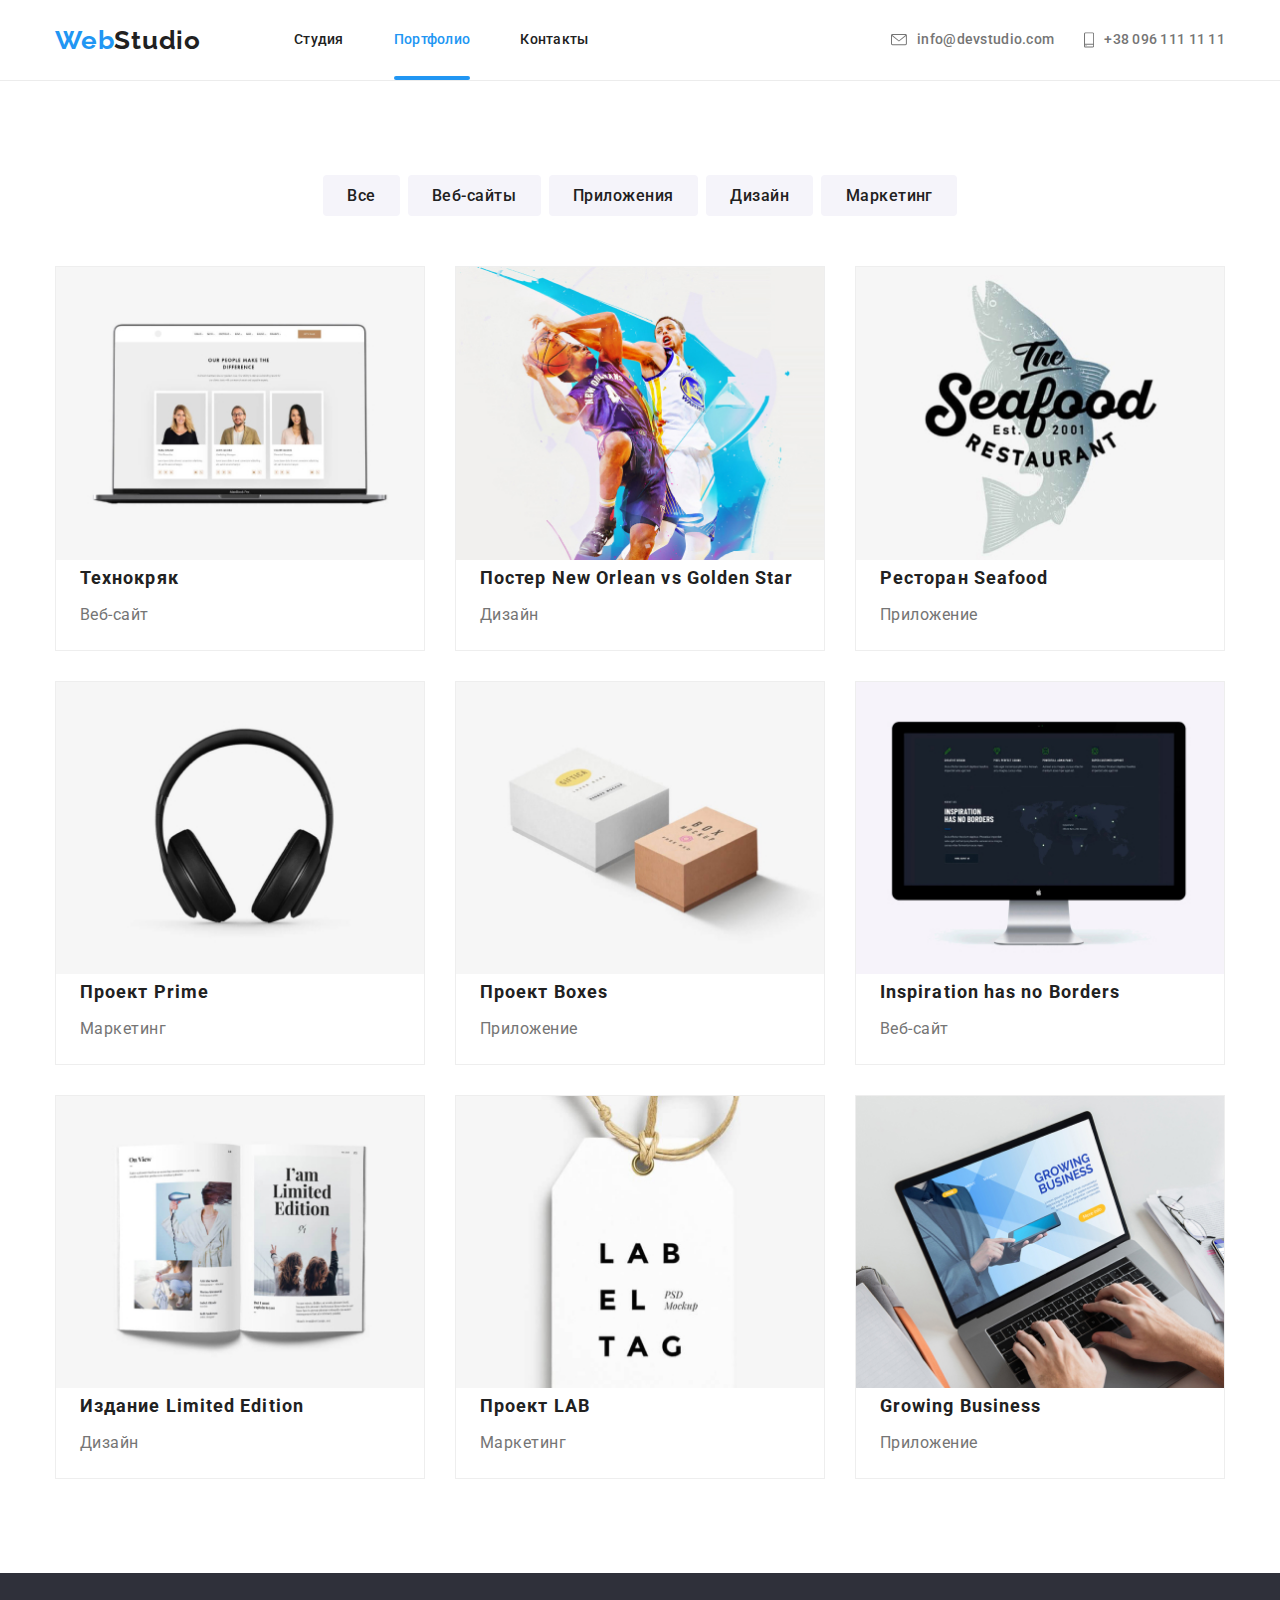
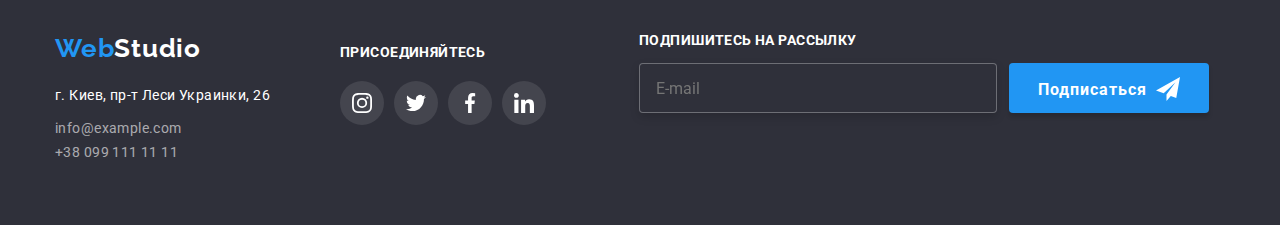
==== portfolio.html @ d976309e "Додає стартові файли" ====
<!DOCTYPE html>
<html lang="ru">
<head>
    <meta charset="UTF-8">
    <meta name="viewport" content="width=device-width, initial-scale=1.0">
    <title>Portfolio</title>
    <link href="https://fonts.googleapis.com/css2?family=Raleway:wght@700&family=Roboto:wght@400;500;700;900&display=swap"
        rel="stylesheet">
    <link rel="stylesheet" href="https://cdnjs.cloudflare.com/ajax/libs/modern-normalize/1.0.0/modern-normalize.min.css">
    <link rel="stylesheet" href="./css/styles.css">
</head>
<body>
    <header class="header">
        <div class="container main-top">
            <nav class="nav">
                <a class="logo" href="./index.html">Web<span class="logo-top">Studio</span></a>
                <ul class="site-nav list">
                    <li class="item"><a class="navigation" href="./index.html">Студия</a></li>
                    <li class="item"><a class="navigation current" href="./portfolio.html">Портфолио</a></li>
                    <li class="item"><a class="navigation"  href="#contacts">Контакты</a></li>
                </ul>
            </nav>
            <ul class="schedule-contacts list">
                <li>
                    <a class="contacts" href="mailto:info@example.com">
                        <svg class="contacts-icon" width="16" height="12">
                            <use href="./images/sprite.svg#envelope"></use>
                        </svg>info@devstudio.com</a></li>
                <li>
                    <a class="contacts" href="tel:+380991111111">
                        <svg class="contacts-icon" width="10" height="16">
                            <use href="./images/sprite.svg#smartphone"></use>
                        </svg>+38 096 111 11 11</a></li>
            </ul>
        </div>
    </header>
    <main>
        <h1 hidden>Портфолио</h1>
        <div class="container">
            <ul class="list filters">
                <li class="filters-item"><button class="button" type="button">Все</button></li>
                <li class="filters-item"><button class="button" type="button">Веб-сайты</button></li>
                <li class="filters-item"><button class="button" type="button">Приложения</button></li>
                <li class="filters-item"><button class="button" type="button">Дизайн</button></li>
                <li class="filters-item"><button class="button" type="button">Маркетинг</button></li>
            </ul>
        </div>
        <section class="projects-section">
            <div class="container">
                <h2 hidden>Виды наших работ</h2>
                    <ul class="projects-schedule list">
                        <a class="projects-link" href="">
                            <li class="projects-item">
                                
                                    <div class="projects-thumb"><img src="./images/portfolio/img1.jpg" width="370" height="294" alt="Ноутбук" />
                                        <p class="subitem">
                                            Технокряк это современная площадка распространения коронавируса. Компании используют эту
                                            платформу для цифрового
                                            шпионажа и атак на защищённые сервера конкурентов.</p>
                                    </div>
                                    <h3 class="projects-title">Технокряк</h3>
                                    <p class="projects">Веб-сайт</p>
                            </li>
                        </a>
                        <a class="projects-link" href="">
                            <li class="projects-item">
                                    <div class="projects-thumb"><img src="./images/portfolio/img2.jpg" width="370" height="294" alt="Баскетболисты" />
                                        <p class="subitem">
                                            Технокряк это современная площадка распространения коронавируса. Компании используют эту
                                            платформу для цифрового
                                            шпионажа и атак на защищённые сервера конкурентов.</p>
                                    </div>
                                    <h3 class="projects-title">Постер New Orlean vs Golden Star</h3>
                                    <p class="projects">Дизайн</p>
                                </li>
                        </a>
                        <a class="projects-link" href="">
                            <li class="projects-item">
                                    <div class="projects-thumb"><img src="./images/portfolio/img3.jpg" width="370" height="294" alt="Логотип рыбы" />
                                        <p class="subitem">
                                            Технокряк это современная площадка распространения коронавируса. Компании используют эту
                                            платформу для цифрового
                                            шпионажа и атак на защищённые сервера конкурентов.</p>
                                    </div>
                                    <h3 class="projects-title">Ресторан Seafood</h3>
                                    <p class="projects">Приложение</p>
                            </li>
                        </a>
                        <a class="projects-link" href="">
                            <li class="projects-item">
                                    <div class="projects-thumb"><img src="./images/portfolio/img4.jpg" width="370" height="294" alt="Наушники" />
                                    <p class="subitem">
                                            Технокряк это современная площадка распространения коронавируса. Компании используют эту
                                            платформу для цифрового
                                            шпионажа и атак на защищённые сервера конкурентов.</p>
                                    </div>
                                    <h3 class="projects-title">Проект Prime</h3>
                                    <p class="projects">Маркетинг</p>
                            </li>
                        </a>
                        <a class="projects-link" href="">
                            <li class="projects-item">
                                    <div class="projects-thumb"><img src="./images/portfolio/img5.jpg" width="370" height="294" alt="Коробки" />
                                        <p class="subitem">
                                            Технокряк это современная площадка распространения коронавируса. Компании используют эту
                                            платформу для цифрового
                                            шпионажа и атак на защищённые сервера конкурентов.</p>
                                    </div>
                                    <h3 class="projects-title">Проект Boxes</h3>
                                    <p class="projects">Приложение</p>
                            </li>
                        </a>
                        <a class="projects-link" href="">
                            <li class="projects-item">
                                    <div class="projects-thumb"><img src="./images/portfolio/img6.jpg" width="370" height="294" alt="Монитор ПК" />
                                        <p class="subitem">
                                            Технокряк это современная площадка распространения коронавируса. Компании используют эту
                                            платформу для цифрового
                                            шпионажа и атак на защищённые сервера конкурентов.</p>
                                    </div>
                                    <h3 class="projects-title">Inspiration has no Borders</h3>
                                    <p class="projects">Веб-сайт</p>
                            </li>
                        </a>
                        <a class="projects-link" href="">
                            <li class="projects-item">
                                <div class="projects-thumb"><img src="./images/portfolio/img7.jpg" width="370" height="294" alt="Журнал" />
                                <p class="subitem">
                                        Технокряк это современная площадка распространения коронавируса. Компании используют эту
                                    платформу для цифрового
                                        шпионажа и атак на защищённые сервера конкурентов.</p>
                                </div>
                                <h3 class="projects-title">Издание Limited Edition</h3>
                                <p class="projects">Дизайн</p>
                            </li>
                        </a>
                        <a class="projects-link" href="">
                            <li class="projects-item">
                                    <div class="projects-thumb"><img src="./images/portfolio/img8.jpg" width="370" height="294" alt="Бирка" />
                                        <p class="subitem">
                                            Технокряк это современная площадка распространения коронавируса. Компании используют эту
                                            платформу для цифрового
                                            шпионажа и атак на защищённые сервера конкурентов.</p>
                                    </div>
                                    <h3 class="projects-title">Проект LAB</h3>
                                    <p class="projects">Маркетинг</p>
                            </li>
                        </a>
                        <a class="projects-link" href="">
                            <li class="projects-item">
                                    <div class="projects-thumb"><img src="./images/portfolio/img9.jpg" width="370" height="294" alt="Руки работают за ноутбуком" />
                                        <p class="subitem">
                                            Технокряк это современная площадка распространения коронавируса. Компании используют эту
                                            платформу для цифрового
                                            шпионажа и атак на защищённые сервера конкурентов.</p>
                                    </div>
                                    <h3 class="projects-title">Growing Business</h3>
                                    <p class="projects">Приложение</p>
                            </li>
                        </a>
                    </ul>
            </div>
        </section>
    </main>
    <footer id="contacts" class="footer">
        <div class="container footer-general">
            <div class="footer-pack">
                <a class="logo" href="./index.html">Web<span class="logo-bottom">Studio</span></a>
                <ul class="footer-flexbox list">
                    <li class="location">г. Киев, пр-т Леси Украинки, 26</li>
                    <li><a class="mail" href="mailto:info@example.com">info@example.com</a></li>
                    <li><a class="mail" href="tel:+380991111111">+38 099 111 11 11</a></li>
                </ul>
            </div>
            <div class="appeal">
                <p class="appeal-title">присоединяйтесь</p>
                <ul class="schedule-socials list">
                    <li><a class="footer-socials" href="">
                            <svg class="links-icons">
                                <use href="./images/sprite.svg#instagram"></use>
                            </svg>
                        </a>
                    </li>
                    <li><a class="footer-socials" href="">
                            <svg class="links-icons">
                                <use href="./images/sprite.svg#twitter"></use>
                            </svg>
                        </a>
                    </li>
                    <li><a class="footer-socials" href="">
                            <svg class="links-icons">
                                <use href="./images/sprite.svg#facebook"></use>
                            </svg>
                        </a>
                    </li>
                    <li><a class="footer-socials" href="">
                            <svg class="links-icons">
                                <use href="./images/sprite.svg#linkedin"></use>
                            </svg>
                        </a>
                    </li>
                </ul>
            </div>
            <div class="subscription">
                <form>
                    <p class="subscription-title">подпишитесь на рассылку</p>
                    <div class="subscription-area">
                        <input class="subscription-input" type="mail" name="email" placeholder="E-mail" />
                        <button class="subscription-btn">Подписаться
                            <svg class="icon-send" width="24" height="24">
                                <use href="./images/sprite.svg#icon-send"></use>
                            </svg>
                        </button>
                    </div>
                </form>
            </div>
        </div>
    </footer>
</body>
</html>
---- css/styles.css ----
/* background color: 
#ffffff - main
#2f303a - hero and footer;
#F5F4FA - our team
text color:
#212121 - title
#2196F3 - accent
#757575 - text paragraph
#ffffff - hero
#AFB1B8 - social links
color: rgba(255, 255, 255, 0.6); - footer contact */

:root {
  --accent: #2196f3;
  --white: #ffffff;
  --dark-gray: #2f303a;
  --light-gray: #f5f4fa;
  --black-text: #212121;
  --gray-text: #757575;
  --social-links: #afb1b8;
}

/* утилиты */
html {
  box-sizing: border-box;
}

*,
*::before,
*::after {
  box-sizing: inherit;
}

body {
  font-family: "Roboto", sans-serif;
  color: var(--gray-text);
  background-color: var(--white);
}
img {
  display: block;
  max-width: 100%;
  height: auto;
}
h1,
h2,
h3,
p {
  margin-top: 0;
}
.list {
  margin: 0;
  padding: 0;
  list-style: none;
}

/* шапка */
.main-top {
  display: flex;
  align-items: center;
}
.nav {
  display: flex;
  align-items: center;
}
.logo-top {
  font-family: Raleway, sans-serif;
  font-weight: 700;
  font-size: 26px;
  line-height: 1.19;
  letter-spacing: 0.03em;
  color: var(--black-text);
  text-decoration: none;
}
.logo {
  font-family: Raleway, sans-serif;
  font-weight: 700;
  font-size: 26px;
  line-height: 1.19;
  letter-spacing: 0.03em;
  color: var(--accent);
  text-decoration: none;
}
.site-nav {
  display: flex;
  margin-left: 93px;
}
.site-nav .item:not(:last-child) {
  margin-right: 50px;
}
.navigation {
  position: relative;
  display: block;
  padding-top: 32px;
  padding-bottom: 32px;

  font-weight: 500;
  font-size: 14px;
  line-height: 1.14;
  letter-spacing: 0.02em;
  color: var(--black-text);
  text-decoration: none;

  transition: color 250ms cubic-bezier(0.4, 0, 0.2, 1);
}
.navigation:hover,
.navigation:focus {
  color: var(--accent);
}
.current::after {
  content: "";
  position: absolute;
  display: block;
  bottom: 0;
  width: 100%;
  height: 4px;
  background-color: var(--accent);
  border-radius: 2px;
}
.schedule-contacts {
  display: flex;
  align-items: center;
  margin-left: auto;
}
.contacts {
  display: flex;
  align-items: center;
  font-weight: 500;
  font-size: 14px;
  line-height: 1.14;
  letter-spacing: 0.02em;
  color: var(--gray-text);
  text-decoration: none;

  transition: color 250ms cubic-bezier(0.4, 0, 0.2, 1);
}
.contacts:hover,
.contacts:focus {
  color: var(--accent);
}
.navigation.current {
  color: var(--accent);
}
.contacts-icon {
  margin-right: 10px;
  fill: var(--gray-text);

  transition: fill 250ms cubic-bezier(0.4, 0, 0.2, 1);
}
.schedule-contacts li:not(:last-child) {
  margin-right: 30px;
}
.contacts:hover .contacts-icon,
.contacts:focus .contacts-icon {
  fill: var(--accent);
}

.container {
  width: 1200px;
  margin-left: auto;
  margin-right: auto;
  padding-left: 15px;
  padding-right: 15px;
}

/* блок герой */
.hero {
  padding-top: 200px;
  padding-bottom: 200px;
}
.overlay {
  max-width: 1600px;
  height: 600px;
  margin-left: auto;
  margin-right: auto;
  background-image: linear-gradient(
      to right,
      rgba(47, 48, 58, 0.4),
      rgba(47, 48, 58, 0.4)
    ),
    url("../images/img8.jpg");
  background-repeat: no-repeat;
  background-position: center;
  background-size: cover;
  background-color: var(--dark-gray);
}
.hero-container {
  max-width: 696px;
  margin-left: auto;
  margin-right: auto;
  text-align: center;
}
.hero-title {
  margin-top: 0;
  margin-bottom: 30px;
  font-weight: 900;
  font-size: 44px;
  line-height: 1.36;
  letter-spacing: 0.06em;
  text-transform: uppercase;
  color: var(--white);
}
.hero-button {
  display: inline-block;
  font-weight: 700;
  font-size: 16px;
  line-height: 1.87;
  align-items: center;
  text-align: center;
  letter-spacing: 0.06em;
  color: var(--white);
  background-color: var(--accent);
  border-radius: 4px;
  border: 0px;
  padding: 10px 32px;
  min-width: 200px;
  box-shadow: 0px 4px 4px rgba(0, 0, 0, 0.15);
  cursor: pointer;
}
.hero-button:hover,
.hero-button:focus {
  color: var(--accent);
  background-color: var(--white);
}
.backdrop {
  position: fixed;
  top: 0;
  left: 0;
  width: 100%;
  height: 100%;
  background-color: rgba(0, 0, 0, 0.2);
  z-index: 1;
  opacity: 1;
  transition: opacity 250ms cubic-bezier(0.4, 0, 0.2, 1);
}
.backdrop.is-hidden {
  opacity: 0;
  pointer-events: none;
}
.backdrop.is-hidden .modal {
  transform: translate(-50%, -50%) scale(0.9);
}
.modal {
  position: absolute;
  top: 50%;
  left: 50%;
  display: flex;
  transform: translate(-50%, -50%) scale(1);
  max-height: 581px;
  max-width: 528px;
  background-color: var(--white);
  box-shadow: 0px 1px 3px rgba(0, 0, 0, 0.12), 0px 1px 1px rgba(0, 0, 0, 0.14), 
    0px 2px 1px rgba(0, 0, 0, 0.2);
  border-radius: 4px;
  
  transition: transform 250ms cubic-bezier(0.4, 0, 0.2, 1);
}
.close-btn {
  position: absolute;
  top: 8px;
  right: 8px;
  width: 30px;
  height: 30px;
  border-radius: 50%;
  border: 1px solid rgba(0, 0, 0, 0.1);
  background-color: var(--white);
  cursor: pointer;
}
.cross {
  position: absolute;
  top: 50%;
  left: 50%;
  transform: translate(-50%, -50%);

  transition: fill 250ms cubic-bezier(0.4, 0, 0.2, 1);
}
.close-btn:hover .cross,
.close-btn:focus .cross {
  fill: var(--accent);
}
.modal-title {
  margin-bottom: 12px;
  font-weight: 700;
  font-size: 20px;
  line-height: 1.15;
  text-align: center;
  letter-spacing: 0.03em;
  color: var(--black-text);
}
.form {
  width: 448px;
  margin: 40px;
}
.form-field {
  position: relative;
  display: flex;
  flex-direction: column;
  margin-bottom: 10px;
}
.form-label {
  margin-bottom: 4px;
  font-size: 12px;
}
.form-input {
  height: 40px;
  padding-left: 42px;
  padding-top: 11px;
  padding-right: 12px;
  padding-bottom: 11px;
  font-size: 12px;
  color: var(--gray-text);
  border: 1px solid rgba(33, 33, 33, 0.2);
  border-radius: 4px;
  cursor: pointer;

  transition: fill 250ms cubic-bezier(0.4, 0, 0.2, 1);
}
.form-element {
  position: absolute;
  top: 28px;
  left: 12px;
}
.form-input:focus ~ .form-element {
  fill: var(--accent);
}
.form-input:focus {
  outline: 0;
  border-color: var(--accent);
}
textarea {
  height: 120px;
  padding: 16px 12px;
  margin-bottom: 10px;
  font-weight: 400;
  font-size: 12px;
  line-height: 1.17;
  letter-spacing: 0.01em;
  color: var(--gray-text);
  border: 1px solid rgba(33, 33, 33, 0.2);
  border-radius: 4px;
  resize: none;
}
textarea::placeholder {
  color: rgba(117, 117, 117, 0.5);
}
textarea:focus {
  outline: 0;
  border-color: var(--accent);
}
.agreement-check {
  display: flex;
  align-items: center;
  justify-content: center;
}
.checkbox {
  
  display: flex;
  justify-content: center;
  margin-right: 10px;

  position: absolute;
  width: 1px;
  height: 1px;
  margin: -1px;
  border: 0;
  padding: 0;
  clip: rect(0 0 0 0);
  overflow: hidden;
}
.check {
  position: absolute;
  top: 5px;
  left:-20px;
  width: 16px;
  height: 15px;
  border-radius: 2px;
  border: 2px solid var(--black-text);
}
.checkbox:checked + .check {
  background-image: url(../images/icons/check-on.svg);
  background-size: contain;
  border: 0;
}
.agreement-form {
  position: relative;
  font-weight: 400;
  font-size: 14px;
  line-height: 1.71;
  letter-spacing: 0.03em;
  color: var(--gray-text);
}
.form-btn {
  display: flex;
  justify-content: center;
  margin-top: 30px;
}
.condition {
  text-decoration: underline;
  color: var(--accent);
}
.confirm-btn {
  display: inline-block;
  min-width: 200px;
  height: 50px;
  font-weight: 700;
  font-size: 16px;
  line-height: 1.88;
  text-align: center;
  letter-spacing: 0.06em;
  color: var(--white);
  background: var(--accent);
  border: 0;
  box-shadow: 0px 4px 4px rgba(0, 0, 0, 0.15);
  border-radius: 4px;
  cursor: pointer;
}
.confirm-btn:hover,
.confirm-btn:focus {
  color: var(--accent);
  background-color: var(--white);
}

/* блок особенности */
.features-section {
  padding-top: 94px;
  padding-bottom: 94px;
}
.features-schedule {
  display: flex;
}
.features-item:not(:last-child) {
  margin-right: 30px;
}
.features-item::before {
  display: block;
  content: "";
  height: 120px;
  margin-bottom: 30px;
  background-color: var(--light-gray);
  background-repeat: no-repeat;
  background-position: center;
}
.features-item:nth-child(1)::before {
  background-image: url("../images/icons/antenna\ 1.svg");
}
.features-item:nth-child(2)::before {
  background-image: url("../images/icons/clock\ 1.svg");
}
.features-item:nth-child(3)::before {
  background-image: url("../images/icons/diagram\ 1.svg");
}
.features-item:nth-child(4)::before {
  background-image: url("../images/icons/astronaut\ 1.svg");
}
.features {
  margin-bottom: 10px;
  font-weight: 700;
  font-size: 14px;
  line-height: 1.14
  letter-spacing: 0.03em;
  text-transform: uppercase;
  color: var(--black-text);
}
.features-text {
  font-weight: 400;
  font-size: 14px;
  line-height: 1.71;
  letter-spacing: 0.03em;
  color: var(--gray-text);
}

/* блок наши роботы */
.job-section {
  padding-bottom: 94px;
}
.job-title {
  margin-bottom: 50px;
  font-weight: 700;
  font-size: 36px;
  line-height: 1.17;
  text-align: center;
  letter-spacing: 0.03em;
  color: var(--black-text);
}
.job-schedule {
  display: flex;
  padding: 0;
  margin: 0;
}
.job-item:not(:last-child) {
  margin-right: 30px;
}
.job-item {
  position: relative;

}
.label {
  position: absolute;
  left: 0;
  bottom: 0;
  width: 100%;
  padding-top: 27px;
  padding-bottom: 27px;
  margin: 0;
  display: block;
  text-align: center;
  font-weight: 700;
  font-size: 14px;
  line-height: 1.14;
  letter-spacing: 0.03em;
  text-transform: uppercase;
  color: var(--light-gray);
  background: rgba(47, 48, 58, 0.8);
}

/* блок команда */
.team {
  background-color: var(--light-gray);
}
.team-title {
  padding-top: 94px;
  margin-bottom: 50px;
  font-weight: 700;
  font-size: 36px;
  line-height: 1.17;
  text-align: center;
  letter-spacing: 0.03em;
  color: var(--black-text);
}
.team-schedule {
  display: flex;
}
.team-item {
  margin-bottom: 94px;
  box-shadow: 0px 1px 3px rgba(0, 0, 0, 0.12), 0px 1px 1px rgba(0, 0, 0, 0.14),
    0px 2px 1px rgba(0, 0, 0, 0.2);
  border-radius: 0px 0px 4px 4px;
  background-color: var(--white);
}
.team-item:not(:last-child) {
  margin-right: 30px;
}
.team-photo {
  margin-bottom: 30px;
}
.name {
  margin-bottom: 10px;
  font-weight: 500;
  font-size: 16px;
  line-height: 1.19;
  text-align: center;
  letter-spacing: 0.03em;
  color: var(--black-text);
}
.employment {
  margin-bottom: 16px;
  font-weight: 400;
  font-size: 16px;
  line-height: 1.19;
  text-align: center;
  letter-spacing: 0.03em;
}
.social {
  display: flex;
  justify-content: center;
  padding-bottom: 30px;
}
.social-links {
  display: flex;
  width: 44px;
  height: 44px;
  justify-content: center;
  align-items: center;
  border-radius: 50%;
  fill: var(--social-links);
  background-color: var(--white);

  transition: background-color 250ms cubic-bezier(0.4, 0, 0.2, 1);
}
.links-icons {
  width: 20px;
  height: 20px;

  transition: fill 250ms cubic-bezier(0.4, 0, 0.2, 1);
}
.social > li:not(:last-child) {
  margin-right: 10px;
}
.social-links:hover .links-icons,
.social-links:focus .links-icons {
  fill: var(--white);
}
.social-links:hover,
.social-links:focus {
  background-color: var(--accent);
}

/* блок клиенты */
.customers {
  padding-top: 94px;
  padding-bottom: 94px;
}
.customers-title {
  margin-bottom: 50px;
  font-weight: 700;
  font-size: 36px;
  line-height: 1.17;
  text-align: center;
  letter-spacing: 0.03em;
  color: var(--black-text);
}
.customers-schedule {
  display: flex;
}
.customers-links {
  display: flex;
  width: 170px;
  height: 90px;
  border: 1px solid var(--social-links);
  border-radius: 4px;
  justify-content: center;
  align-items: center;

  transition: background-color, border-color 250ms cubic-bezier(0.4, 0, 0.2, 1);
}
.customers-icons {
  fill: var(--social-links);

  transition: fill 250ms cubic-bezier(0.4, 0, 0.2, 1);
}
.customers-schedule > li:not(:last-child) {
  margin-right: 30px;
}
.customers-links:hover .customers-icons,
.customers-links:focus .customers-icons {
  fill: var(--accent);
}
.customers-links:hover,
.customers-links:focus {
  background-color: var(--white);
}
.customers-links:hover,
.customers-links:focus {
  border-color: var(--accent);
}

/* подвал */
footer {
  background-color: var(--dark-gray);
}
.footer {
  padding-top: 60px;
  padding-bottom: 60px;
}
.logo-bottom {
  font-family: Raleway, sans-serif;
  font-weight: 700;
  font-size: 26px;
  line-height: 1.19;
  letter-spacing: 0.03em;
  color: var(--white);
  text-decoration: none;
}
.footer-flexbox {
  display: flex;
  flex-direction: column;
}
.location {
  margin-bottom: 9px;
  margin-top: 20px;
  font-family: Roboto, sans-serif;
  font-weight: 400;
  font-size: 14px;
  line-height: 1.71;
  letter-spacing: 0.03em;
  color: var(--white);
  list-style: none;
  text-decoration: none;
}
.mail + .mail {
  margin-top: 9px;
}
.mail {
  font-family: Roboto, sans-serif;
  font-weight: 400;
  font-size: 14px;
  line-height: 1.71;
  text-decoration: none;
  letter-spacing: 0.03em;
  color: rgba(255, 255, 255, 0.6);
}
.footer-general {
  display: flex;
}
.footer-pack {
  display: flex;
  flex-direction: column;
}
.appeal {
  padding-top: 12px;
  margin-left: 70px;
}
.appeal-title {
  margin-bottom: 20px;
  font-weight: 700;
  font-size: 14px;
  line-height: 1.14;
  letter-spacing: 0.03em;
  text-transform: uppercase;
  color: var(--white);
}
.schedule-socials {
  display: flex;
  justify-content: flex-start;
}
.schedule-socials> li:not(:last-child) {
  margin-right: 10px;
}
.footer-socials {
  display: flex;
  width: 44px;
  height: 44px;
  justify-content: center;
  align-items: center;
  border-radius: 50%;
  fill: var(--white);
  background-color: rgba(255, 255, 255, 0.1);

  transition: fill, background-color 250ms cubic-bezier(0.4, 0, 0.2, 1);
}
.footer-socials:hover .links-icons,
.footer-socials:focus .links-icons {
  fill: var(--white);
}
.footer-socials:hover,
.footer-socials:focus {
  background-color: var(--accent);
}
.subscription {
  margin-left: 93px;
}
.subscription-title {
  font-weight: 700;
  font-size: 14px;
  line-height: 1.14;
  letter-spacing: 0.03em;
  text-transform: uppercase;
  color: var(--white);
}
.subscription-area {
  display: flex;
}
.subscription-input {
  width: 358px;
  height: 50px;
  left: 815px;
  top: 2785px;
  padding: 15px 16px; 
  color: rgba(255, 255, 255, 0.6);
  background-color: var(--dark-gray);
  border: 1px solid rgba(255, 255, 255, 0.3);
  box-sizing: border-box;
  filter: drop-shadow(0px 4px 4px rgba(0, 0, 0, 0.15));
  border-radius: 4px;
}
.subscription-btn {
  position: relative;
  display: block;
  min-width: 200px;
  height: 50px;
  margin-left: 12px;
  font-weight: 700;
  font-size: 16px;
  line-height: 1.88;
  align-items: center;
  text-align: center;
  letter-spacing: 0.06em;
  color: var(--white);
  background: var(--accent);
  border: 0;
  box-shadow: 0px 4px 4px rgba(0, 0, 0, 0.15);
  border-radius: 4px;
  cursor: pointer;
}
.subscription-btn:hover,
.subscription-btn:focus {
  color: var(--accent);
  background-color: var(--white);
}
.subscription-btn:hover .icon-send,
.subscription-btn:focus .icon-send {
  fill: var(--accent);
}
.icon-send {
  position: relative;
  top: 6px;
  margin-left: 4px;
  fill: var(--white);
  align-items: center;
}

/* блок фильтры */

.header {
  border-bottom: 1px solid #ECECEC;
}
.button {
  font-family: Roboto, sans-serif;
  font-weight: 500;
  font-size: 16px;
  line-height: 1.62;
  letter-spacing: 0.03em;
  color: var(--black-text);
  background-color: var(--light-gray);
  border-radius: 4px;
  padding: 5.76px 22.28px;
  border: 2px solid transparent;
  cursor: pointer;

  transition: color, background-color 250ms cubic-bezier(0.4, 0, 0.2, 1);
}
.button:hover,
.button:focus {
  background-color: var(--accent);
  color: var(--white);
}
.filters {
  display: flex;
  align-items: center;
  justify-content: center;
  padding-top: 94px;
  padding-bottom: 50px;
}
.filters-item:not(:last-child) {
  margin-right: 8px;
}

/* блок проэкты */
.projects-section {
  padding-bottom: 94px;
}
.projects-schedule {
  display: flex;
  flex-wrap: wrap;
}
.projects-item {
  border: 1px solid #eeeeee;
  width: 370px;
  background: var(--white);

  overflow: hidden;
  transition: box-shadow 250ms cubic-bezier(0.4, 0, 0.2, 1);
}
.projects-title {
  padding-left: 24px;
  margin-bottom: 4px;
  font-weight: 700;
  font-size: 18px;
  line-height: 2;
  letter-spacing: 0.06em;
  color: var(--black-text);
}
.projects {
  padding-left: 24px;
  margin-bottom: 20px;
  font-weight: 400;
  font-size: 16px;
  line-height: 1.87;
  letter-spacing: 0.03em;
  color: var(--gray-text);
}
.projects-thumb {
  position: relative;
  overflow: hidden;
}
.subitem {
  position: absolute;
  padding: 63px 24px;
  bottom: 0;
  left: 0;
  width: 100%;
  height: 100%;
  margin: 0;
  opacity: 0;
  font-weight: 400;
  font-size: 18px;
  line-height: 1.56;
  letter-spacing: 0.03em;
  
  color: var(--white);
  background-color: rgba(33, 150, 243, 0.9);
  transform: translateY(100%);
  transition: opacity, transform 250ms cubic-bezier(0.4, 0, 0.2, 1);
}
.projects-link:hover .subitem,
.projects-link:focus .subitem {
  transform: translateY(0);
}

.projects-link:hover .subitem,
.projects-link:focus .subitem {
  opacity: 1;
}
.projects-link {
  text-decoration: none;
  margin-right: 30px;
  margin-bottom: 30px;
}
.projects-link:nth-child(3n) {
  margin-right: 0;
}
.projects-link:nth-last-child(-n + 3) {
  margin-bottom: 0;
}
.projects-link:hover,
.projects-link:focus {
  box-shadow: 0px 1px 1px rgba(0, 0, 0, 0.12), 0px 4px 4px rgba(0, 0, 0, 0.06), 
  1px 4px 6px rgba(0, 0, 0, 0.16);
}
.projects-thumb:hover .subitem,
.projects-thumb:focus .subitem {
  opacity: 1;
}
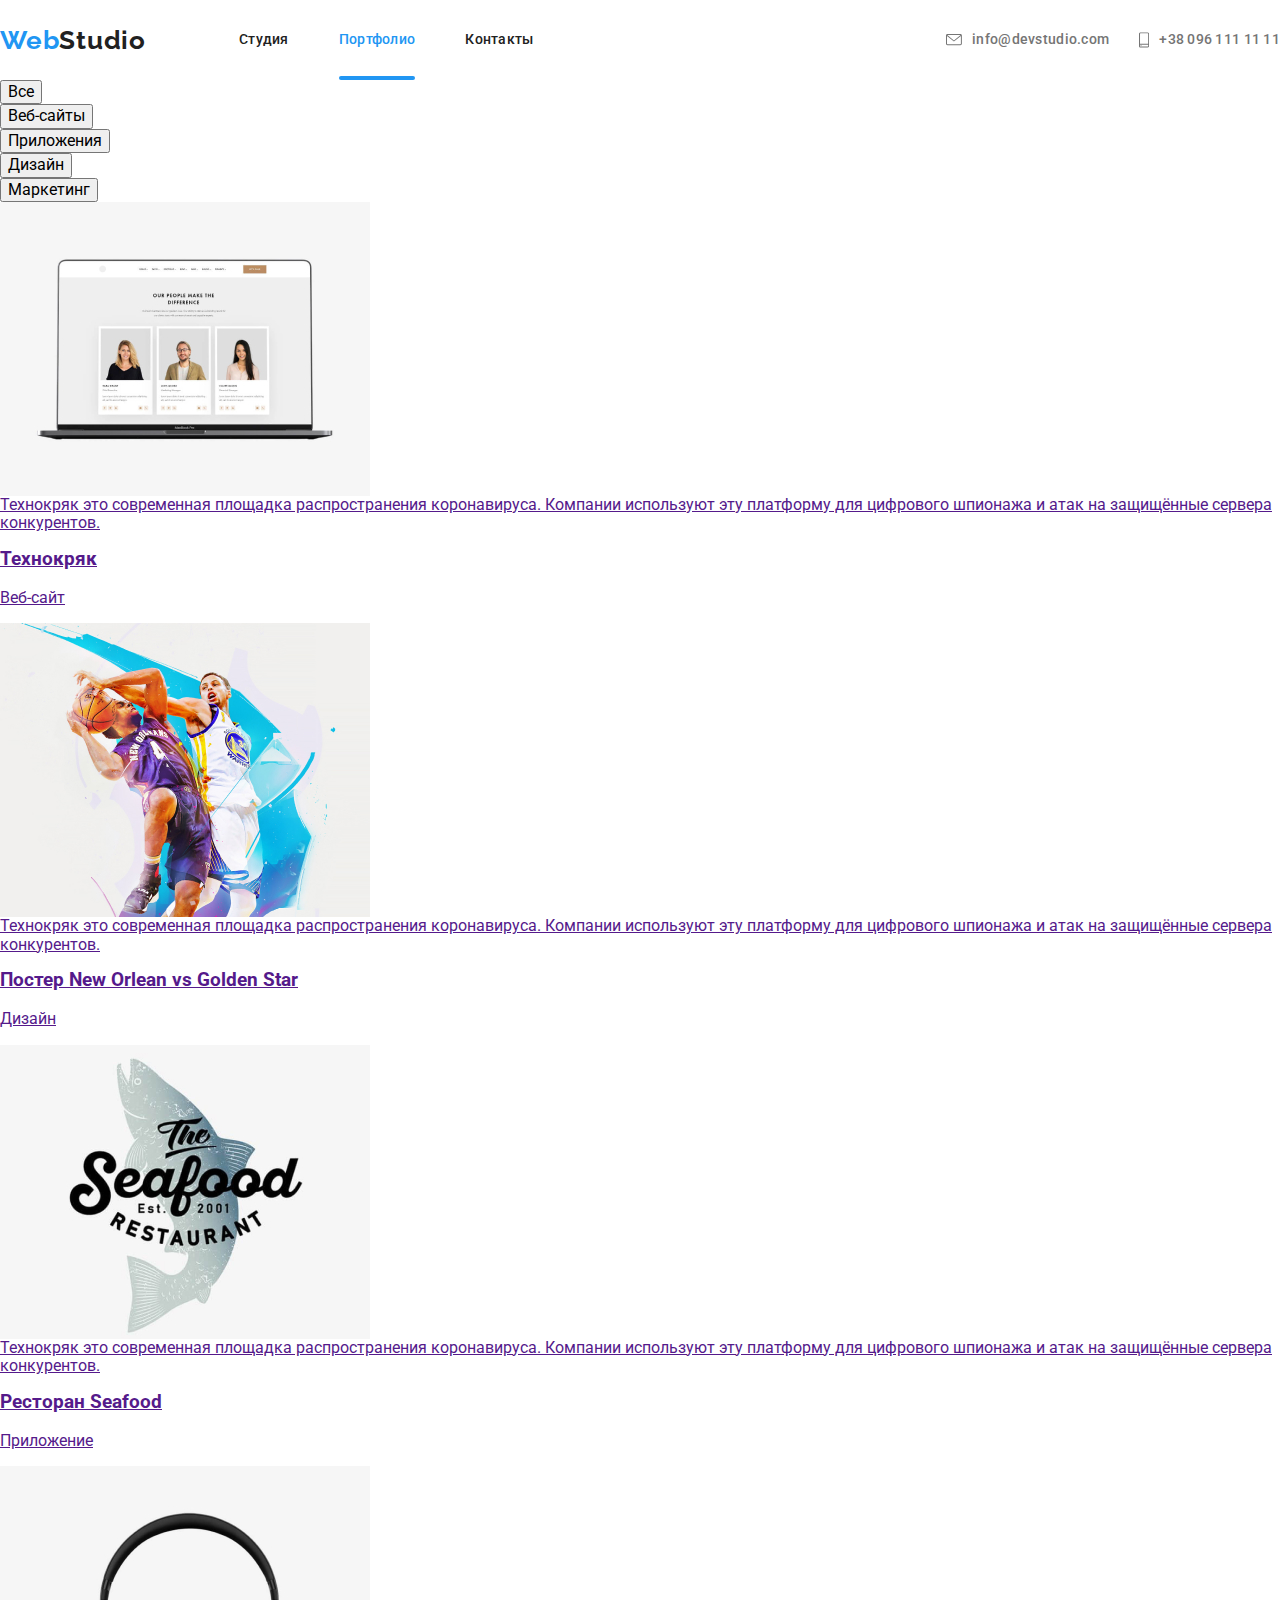
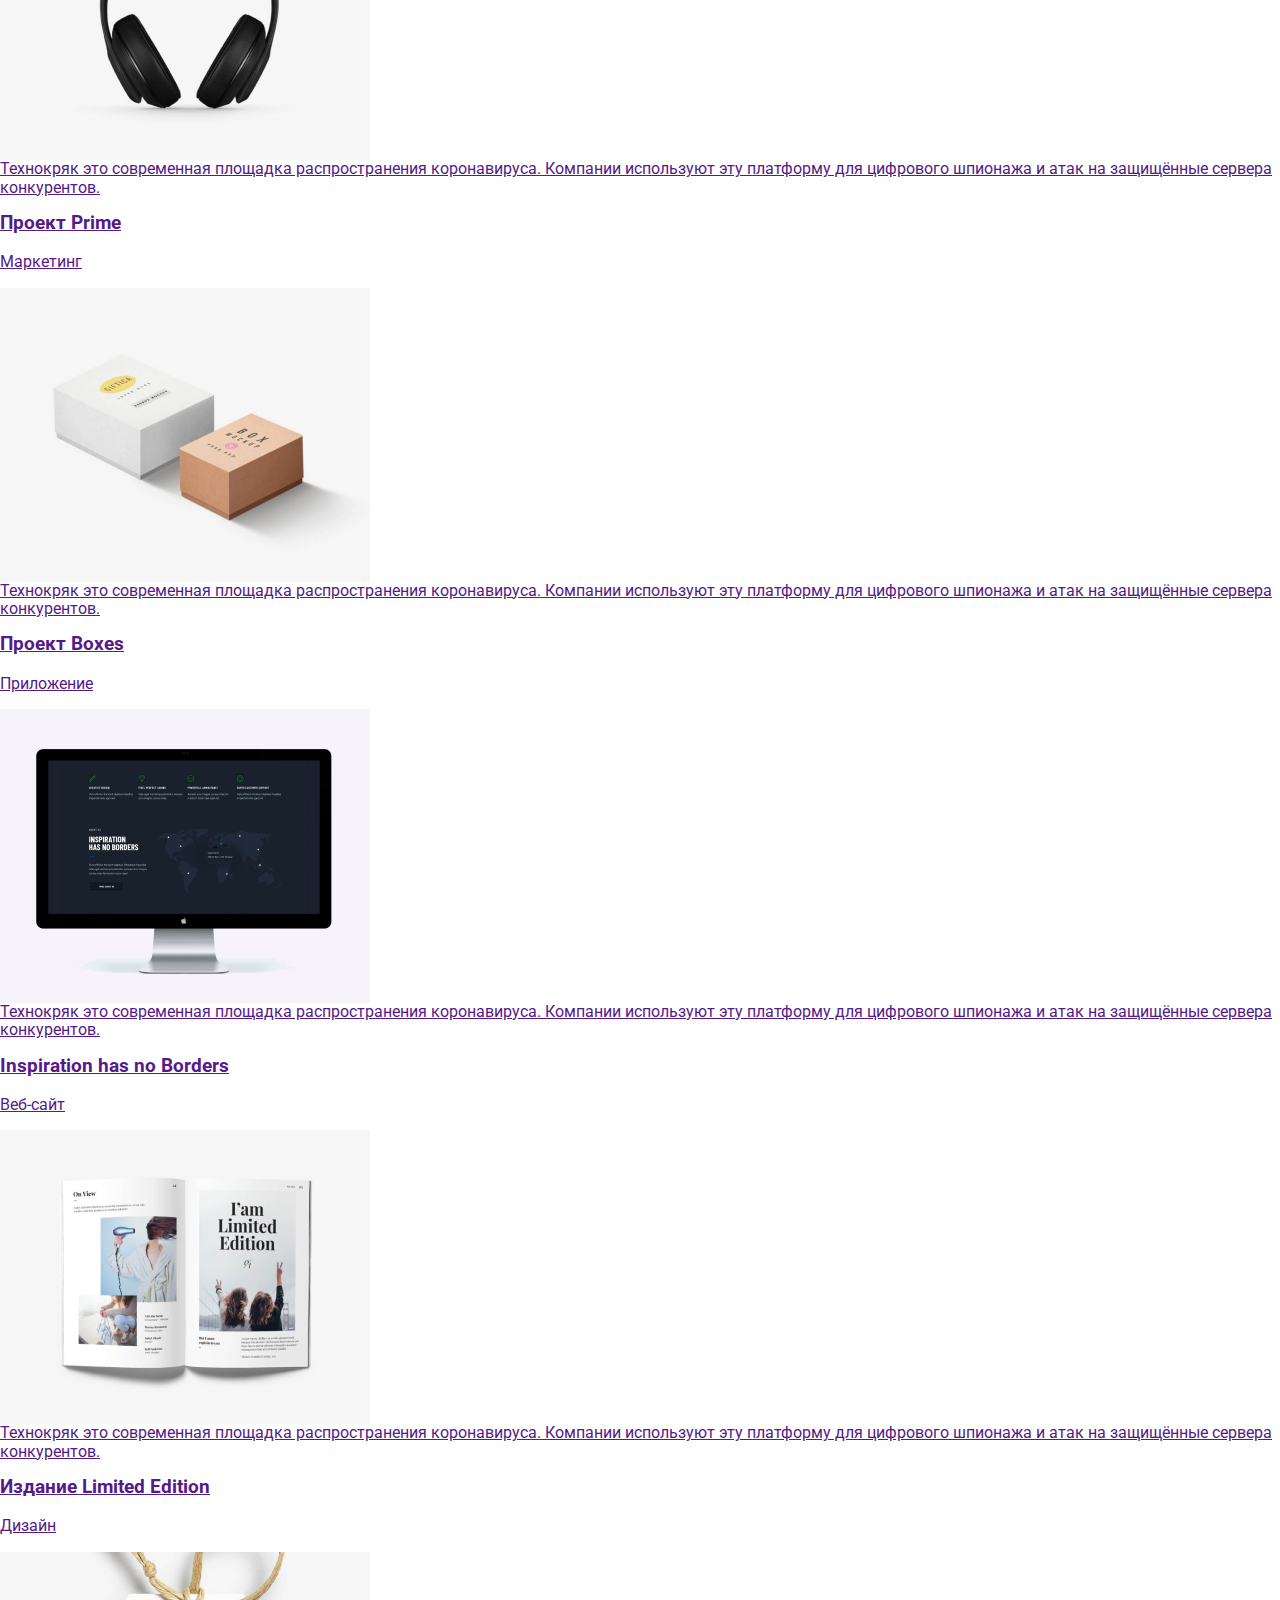
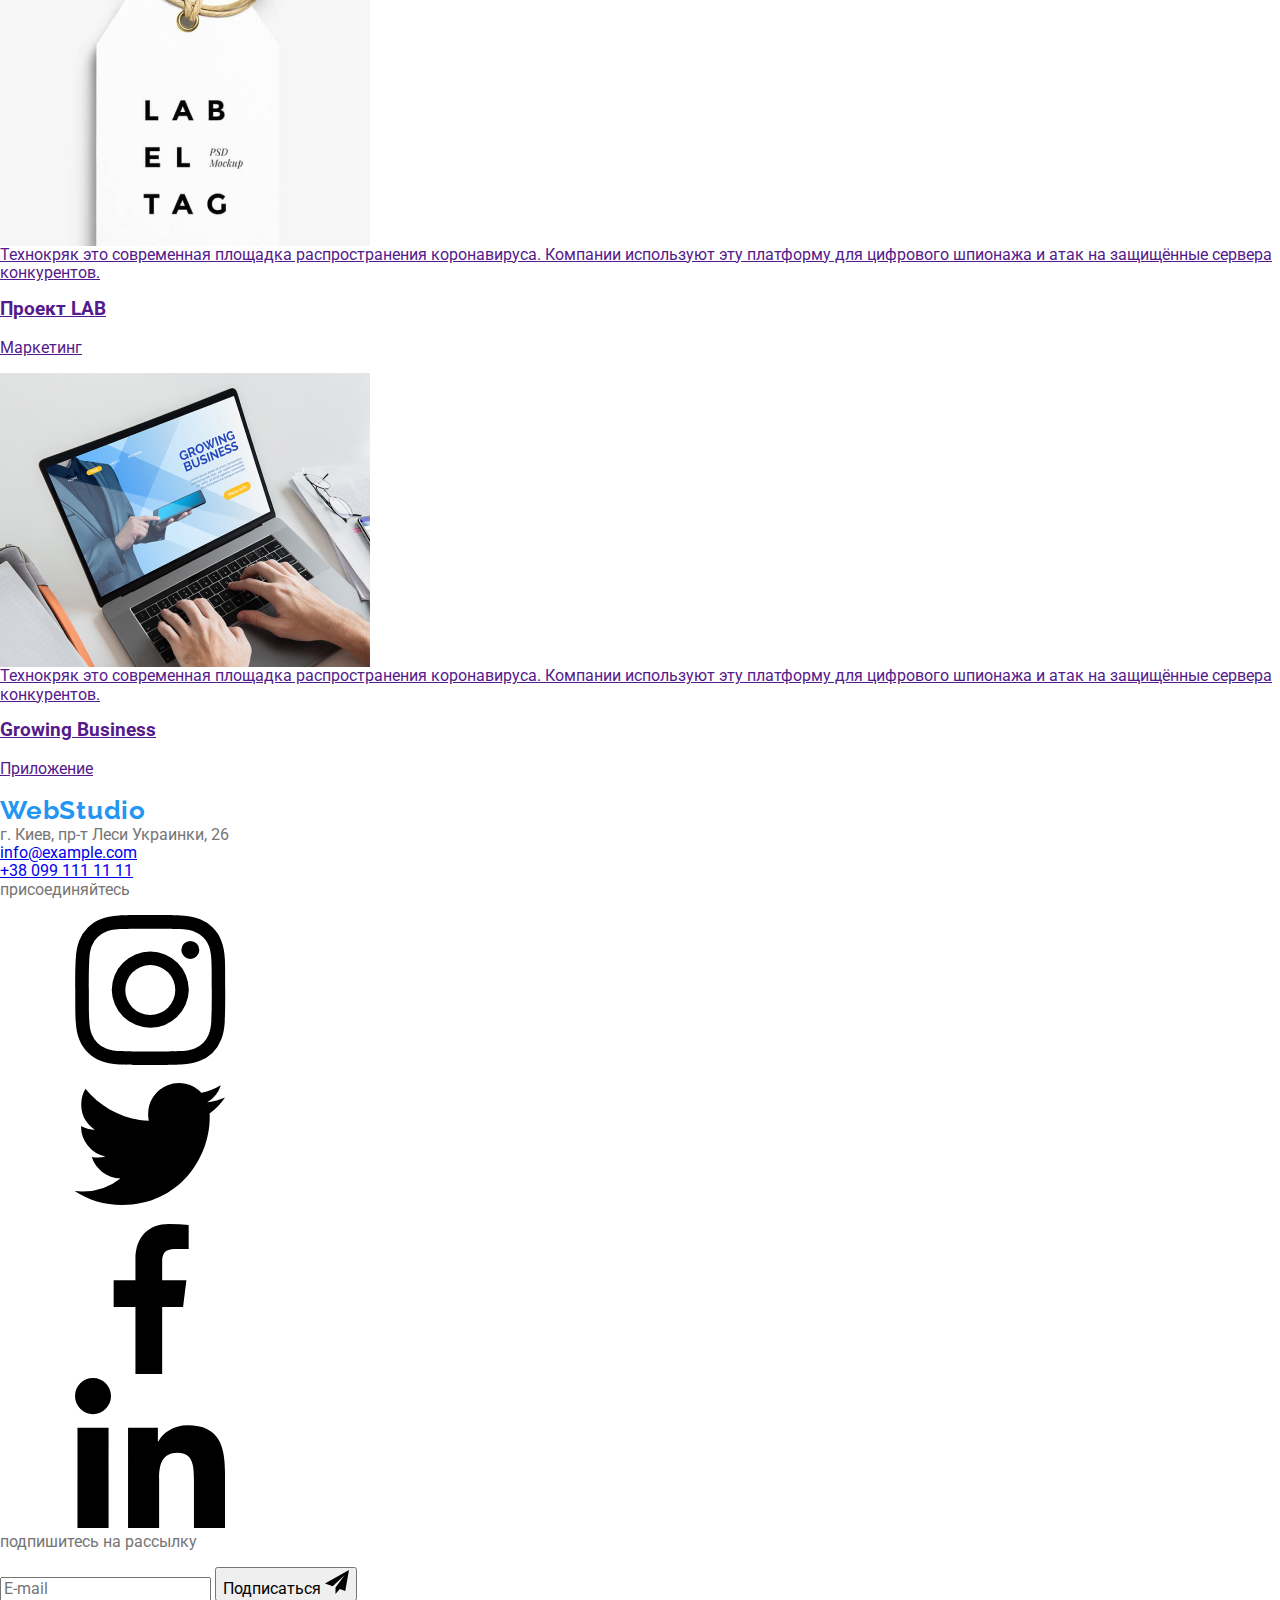
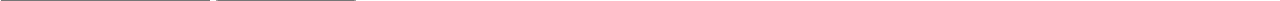
==== commit 42221fb5: "Робота над ДЗ 01" ====
--- a/portfolio.html
+++ b/portfolio.html
@@ -5,9 +5,9 @@
     <meta name="viewport" content="width=device-width, initial-scale=1.0">
     <title>Portfolio</title>
     <link href="https://fonts.googleapis.com/css2?family=Raleway:wght@700&family=Roboto:wght@400;500;700;900&display=swap"
-        rel="stylesheet">
-    <link rel="stylesheet" href="https://cdnjs.cloudflare.com/ajax/libs/modern-normalize/1.0.0/modern-normalize.min.css">
-    <link rel="stylesheet" href="./css/styles.css">
+        rel="stylesheet" />
+    <link rel="stylesheet" href="https://cdnjs.cloudflare.com/ajax/libs/modern-normalize/1.0.0/modern-normalize.min.css" />
+    <link rel="stylesheet" href="./css/main.min.css" />
 </head>
 <body>
     <header class="header">
--- a/css/main.min.css
+++ b/css/main.min.css
@@ -0,0 +1,2 @@
+html{-webkit-box-sizing:border-box;box-sizing:border-box}*,*::before,*::after{-webkit-box-sizing:inherit;box-sizing:inherit}body{font-family:"Roboto", sans-serif;color:#757575;background-color:#fff}img{display:block;max-width:100%;height:auto}h1,h2,h3,p{margin-top:0}.list{margin:0;padding:0;list-style:none}.main-top{display:-webkit-box;display:-ms-flexbox;display:flex;-webkit-box-align:center;-ms-flex-align:center;align-items:center}.nav{display:-webkit-box;display:-ms-flexbox;display:flex;-webkit-box-align:center;-ms-flex-align:center;align-items:center}.logo-top{font-family:Raleway, sans-serif;font-weight:700;font-size:26px;line-height:1.19;letter-spacing:0.03em;color:#212121;text-decoration:none}.logo{font-family:Raleway, sans-serif;font-weight:700;font-size:26px;line-height:1.19;letter-spacing:0.03em;color:#2196f3;text-decoration:none}.site-nav{display:-webkit-box;display:-ms-flexbox;display:flex;margin-left:93px}.site-nav .item:not(:last-child){margin-right:50px}.navigation{position:relative;display:block;padding-top:32px;padding-bottom:32px;font-weight:500;font-size:14px;line-height:1.14;letter-spacing:0.02em;color:#212121;text-decoration:none;-webkit-transition:color 250ms cubic-bezier(0.4, 0, 0.2, 1);transition:color 250ms cubic-bezier(0.4, 0, 0.2, 1)}.navigation:hover,.navigation:focus{color:#2196f3}.current::after{content:"";position:absolute;display:block;bottom:0;width:100%;height:4px;background-color:#2196f3;border-radius:2px}.schedule-contacts{display:-webkit-box;display:-ms-flexbox;display:flex;-webkit-box-align:center;-ms-flex-align:center;align-items:center;margin-left:auto}.contacts{display:-webkit-box;display:-ms-flexbox;display:flex;-webkit-box-align:center;-ms-flex-align:center;align-items:center;font-weight:500;font-size:14px;line-height:1.14;letter-spacing:0.02em;color:#757575;text-decoration:none;-webkit-transition:color 250ms cubic-bezier(0.4, 0, 0.2, 1);transition:color 250ms cubic-bezier(0.4, 0, 0.2, 1)}.contacts:hover,.contacts:focus{color:#2196f3}.navigation.current{color:#2196f3}.contacts-icon{margin-right:10px;fill:#757575;-webkit-transition:fill 250ms cubic-bezier(0.4, 0, 0.2, 1);transition:fill 250ms cubic-bezier(0.4, 0, 0.2, 1)}.schedule-contacts li:not(:last-child){margin-right:30px}.contacts:hover .contacts-icon,.contacts:focus .contacts-icon{fill:#2196f3}.hero{padding-top:200px;padding-bottom:200px}.overlay{max-width:1600px;height:600px;margin-left:auto;margin-right:auto;background-image:-webkit-gradient(linear, left top, right top, from(rgba(47,48,58,0.4)), to(rgba(47,48,58,0.4))),url("../images/img8.jpg");background-image:linear-gradient(to right, rgba(47,48,58,0.4), rgba(47,48,58,0.4)),url("../images/img8.jpg");background-repeat:no-repeat;background-position:center;background-size:cover;background-color:#2f303a}.hero-container{max-width:696px;margin-left:auto;margin-right:auto;text-align:center}.hero-title{margin-top:0;margin-bottom:30px;font-weight:900;font-size:44px;line-height:1.36;letter-spacing:0.06em;text-transform:uppercase;color:#fff}.hero-button{display:inline-block;font-weight:700;font-size:16px;line-height:1.87;-webkit-box-align:center;-ms-flex-align:center;align-items:center;text-align:center;letter-spacing:0.06em;color:#fff;background-color:#2196f3;border-radius:4px;border:0px;padding:10px 32px;min-width:200px;-webkit-box-shadow:0px 4px 4px rgba(0,0,0,0.15);box-shadow:0px 4px 4px rgba(0,0,0,0.15);cursor:pointer}.hero-button:hover,.hero-button:focus{color:#2196f3;background-color:#fff}
+/*# sourceMappingURL=main.min.css.map */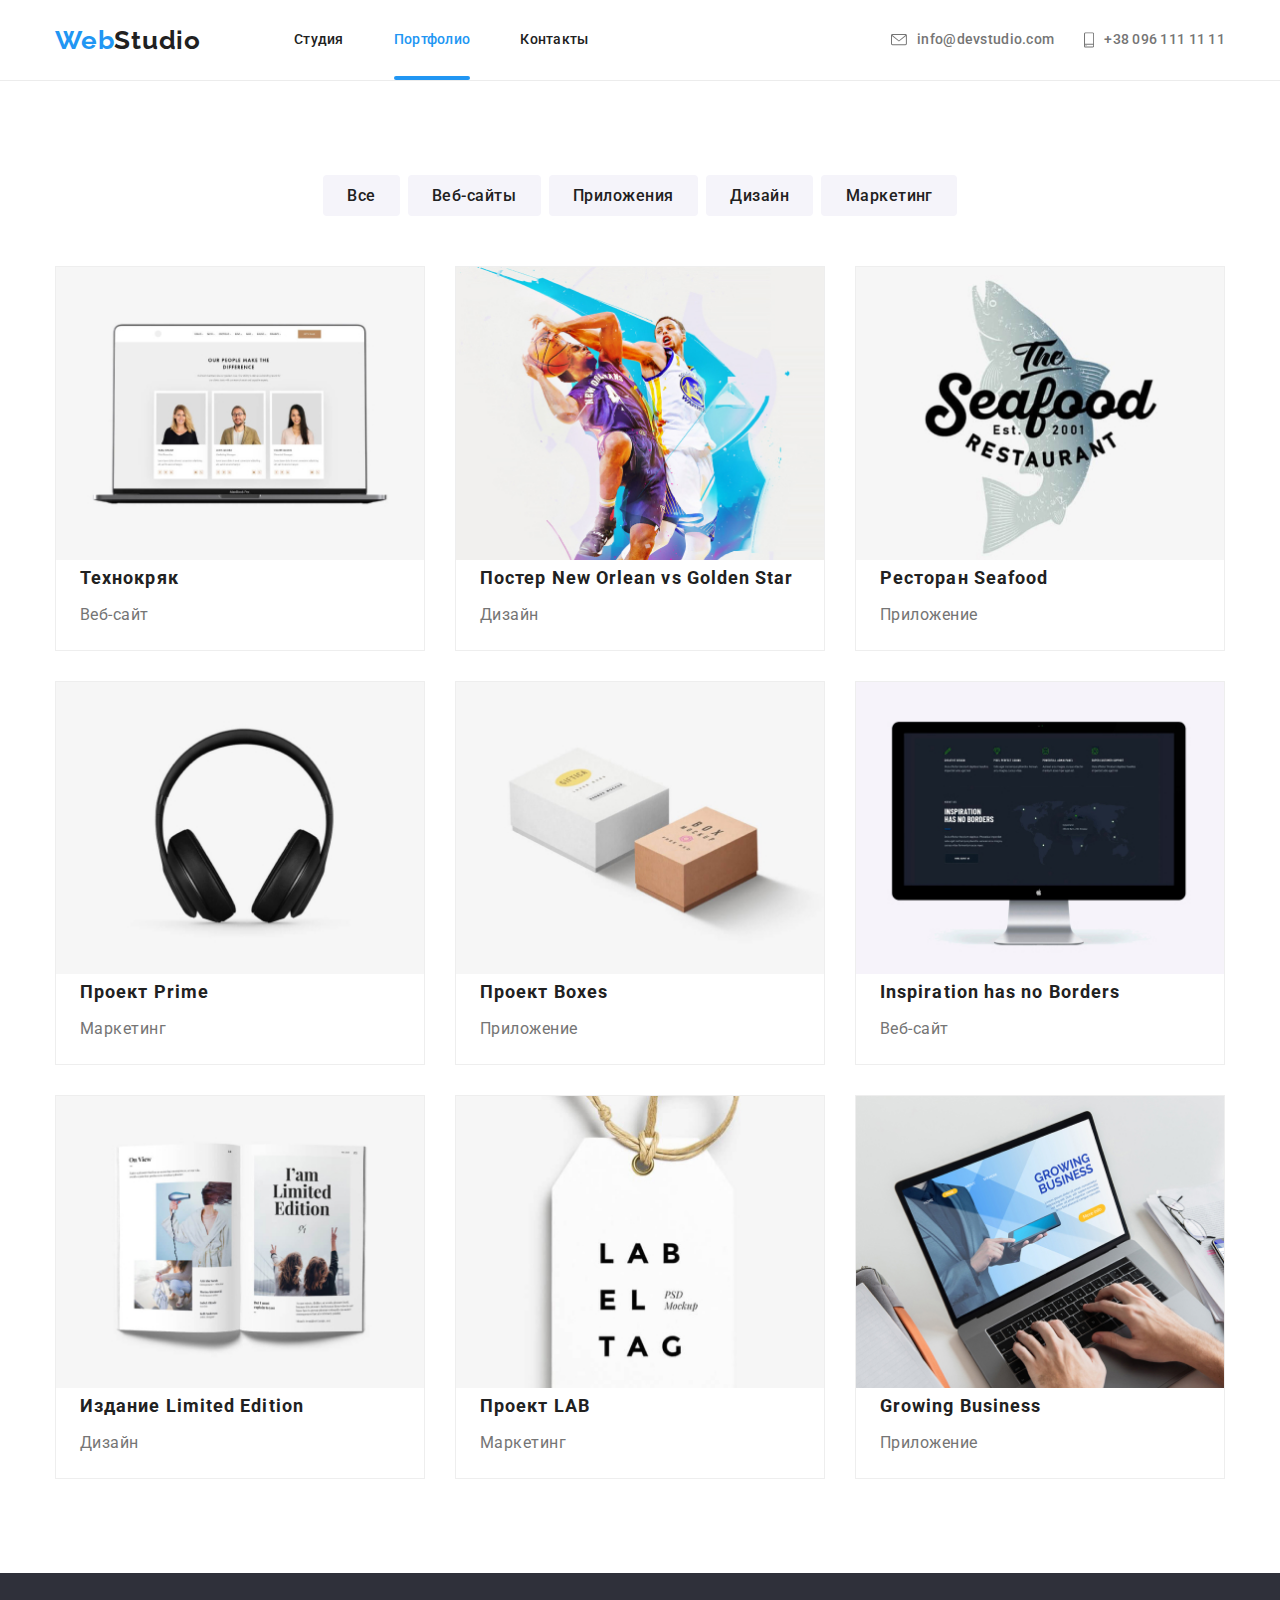
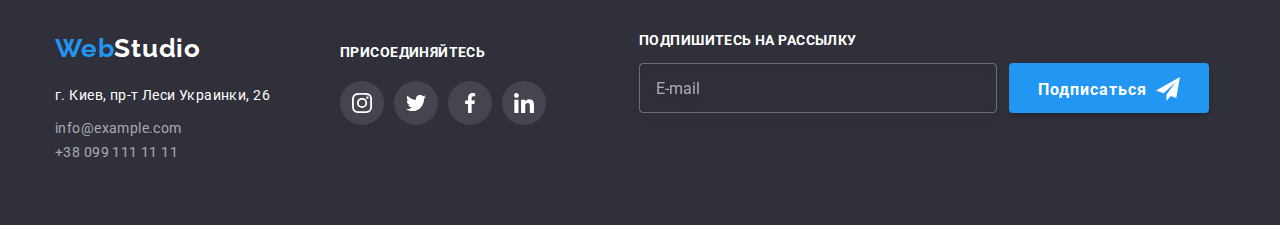
==== commit bd9e3917: "Робота над ДЗ 03" ====
--- a/portfolio.html
+++ b/portfolio.html
@@ -37,7 +37,7 @@
     <main>
         <h1 hidden>Портфолио</h1>
         <div class="container">
-            <ul class="list filters">
+            <ul class="filters list">
                 <li class="filters-item"><button class="button" type="button">Все</button></li>
                 <li class="filters-item"><button class="button" type="button">Веб-сайты</button></li>
                 <li class="filters-item"><button class="button" type="button">Приложения</button></li>
@@ -202,7 +202,7 @@
                 </ul>
             </div>
             <div class="subscription">
-                <form>
+                <form autocomplete="off">
                     <p class="subscription-title">подпишитесь на рассылку</p>
                     <div class="subscription-area">
                         <input class="subscription-input" type="mail" name="email" placeholder="E-mail" />
--- a/css/main.min.css
+++ b/css/main.min.css
@@ -1,2 +1,2 @@
-html{-webkit-box-sizing:border-box;box-sizing:border-box}*,*::before,*::after{-webkit-box-sizing:inherit;box-sizing:inherit}body{font-family:"Roboto", sans-serif;color:#757575;background-color:#fff}img{display:block;max-width:100%;height:auto}h1,h2,h3,p{margin-top:0}.list{margin:0;padding:0;list-style:none}.main-top{display:-webkit-box;display:-ms-flexbox;display:flex;-webkit-box-align:center;-ms-flex-align:center;align-items:center}.nav{display:-webkit-box;display:-ms-flexbox;display:flex;-webkit-box-align:center;-ms-flex-align:center;align-items:center}.logo-top{font-family:Raleway, sans-serif;font-weight:700;font-size:26px;line-height:1.19;letter-spacing:0.03em;color:#212121;text-decoration:none}.logo{font-family:Raleway, sans-serif;font-weight:700;font-size:26px;line-height:1.19;letter-spacing:0.03em;color:#2196f3;text-decoration:none}.site-nav{display:-webkit-box;display:-ms-flexbox;display:flex;margin-left:93px}.site-nav .item:not(:last-child){margin-right:50px}.navigation{position:relative;display:block;padding-top:32px;padding-bottom:32px;font-weight:500;font-size:14px;line-height:1.14;letter-spacing:0.02em;color:#212121;text-decoration:none;-webkit-transition:color 250ms cubic-bezier(0.4, 0, 0.2, 1);transition:color 250ms cubic-bezier(0.4, 0, 0.2, 1)}.navigation:hover,.navigation:focus{color:#2196f3}.current::after{content:"";position:absolute;display:block;bottom:0;width:100%;height:4px;background-color:#2196f3;border-radius:2px}.schedule-contacts{display:-webkit-box;display:-ms-flexbox;display:flex;-webkit-box-align:center;-ms-flex-align:center;align-items:center;margin-left:auto}.contacts{display:-webkit-box;display:-ms-flexbox;display:flex;-webkit-box-align:center;-ms-flex-align:center;align-items:center;font-weight:500;font-size:14px;line-height:1.14;letter-spacing:0.02em;color:#757575;text-decoration:none;-webkit-transition:color 250ms cubic-bezier(0.4, 0, 0.2, 1);transition:color 250ms cubic-bezier(0.4, 0, 0.2, 1)}.contacts:hover,.contacts:focus{color:#2196f3}.navigation.current{color:#2196f3}.contacts-icon{margin-right:10px;fill:#757575;-webkit-transition:fill 250ms cubic-bezier(0.4, 0, 0.2, 1);transition:fill 250ms cubic-bezier(0.4, 0, 0.2, 1)}.schedule-contacts li:not(:last-child){margin-right:30px}.contacts:hover .contacts-icon,.contacts:focus .contacts-icon{fill:#2196f3}.hero{padding-top:200px;padding-bottom:200px}.overlay{max-width:1600px;height:600px;margin-left:auto;margin-right:auto;background-image:-webkit-gradient(linear, left top, right top, from(rgba(47,48,58,0.4)), to(rgba(47,48,58,0.4))),url("../images/img8.jpg");background-image:linear-gradient(to right, rgba(47,48,58,0.4), rgba(47,48,58,0.4)),url("../images/img8.jpg");background-repeat:no-repeat;background-position:center;background-size:cover;background-color:#2f303a}.hero-container{max-width:696px;margin-left:auto;margin-right:auto;text-align:center}.hero-title{margin-top:0;margin-bottom:30px;font-weight:900;font-size:44px;line-height:1.36;letter-spacing:0.06em;text-transform:uppercase;color:#fff}.hero-button{display:inline-block;font-weight:700;font-size:16px;line-height:1.87;-webkit-box-align:center;-ms-flex-align:center;align-items:center;text-align:center;letter-spacing:0.06em;color:#fff;background-color:#2196f3;border-radius:4px;border:0px;padding:10px 32px;min-width:200px;-webkit-box-shadow:0px 4px 4px rgba(0,0,0,0.15);box-shadow:0px 4px 4px rgba(0,0,0,0.15);cursor:pointer}.hero-button:hover,.hero-button:focus{color:#2196f3;background-color:#fff}
+html{-webkit-box-sizing:border-box;box-sizing:border-box}*,*::before,*::after{-webkit-box-sizing:inherit;box-sizing:inherit}body{font-family:"Roboto", sans-serif;color:#757575;background-color:#fff}img{display:block;max-width:100%;height:auto}h1,h2,h3,p{margin-top:0}.list{margin:0;padding:0;list-style:none}.container{width:1200px;margin-left:auto;margin-right:auto;padding-left:15px;padding-right:15px}.main-top{display:-webkit-box;display:-ms-flexbox;display:flex;-webkit-box-align:center;-ms-flex-align:center;align-items:center}.nav{display:-webkit-box;display:-ms-flexbox;display:flex;-webkit-box-align:center;-ms-flex-align:center;align-items:center}.logo-top{font-family:Raleway, sans-serif;font-weight:700;font-size:26px;line-height:1.19;letter-spacing:0.03em;color:#212121;text-decoration:none}.logo{font-family:Raleway, sans-serif;font-weight:700;font-size:26px;line-height:1.19;letter-spacing:0.03em;color:#2196f3;text-decoration:none}.site-nav{display:-webkit-box;display:-ms-flexbox;display:flex;margin-left:93px}.site-nav .item:not(:last-child){margin-right:50px}.navigation{position:relative;display:block;padding-top:32px;padding-bottom:32px;font-weight:500;font-size:14px;line-height:1.14;letter-spacing:0.02em;color:#212121;text-decoration:none;-webkit-transition:color 250ms cubic-bezier(0.4, 0, 0.2, 1);transition:color 250ms cubic-bezier(0.4, 0, 0.2, 1)}.navigation:hover,.navigation:focus{color:#2196f3}.navigation.current{color:#2196f3}.current::after{content:"";position:absolute;display:block;bottom:0;width:100%;height:4px;background-color:#2196f3;border-radius:2px}.schedule-contacts{display:-webkit-box;display:-ms-flexbox;display:flex;-webkit-box-align:center;-ms-flex-align:center;align-items:center;margin-left:auto}.schedule-contacts li:not(:last-child){margin-right:30px}.contacts{display:-webkit-box;display:-ms-flexbox;display:flex;-webkit-box-align:center;-ms-flex-align:center;align-items:center;font-weight:500;font-size:14px;line-height:1.14;letter-spacing:0.02em;color:#757575;text-decoration:none;-webkit-transition:color 250ms cubic-bezier(0.4, 0, 0.2, 1);transition:color 250ms cubic-bezier(0.4, 0, 0.2, 1)}.contacts:hover,.contacts:focus{color:#2196f3}.contacts:hover .contacts-icon,.contacts:focus .contacts-icon{fill:#2196f3}.contacts-icon{margin-right:10px;fill:#757575;-webkit-transition:fill 250ms cubic-bezier(0.4, 0, 0.2, 1);transition:fill 250ms cubic-bezier(0.4, 0, 0.2, 1)}.hero{padding-top:200px;padding-bottom:200px}.hero-container{max-width:696px;margin-left:auto;margin-right:auto;text-align:center}.hero-container .hero-title{margin-top:0;margin-bottom:30px;font-weight:900;font-size:44px;line-height:1.36;letter-spacing:0.06em;text-transform:uppercase;color:#fff}.hero-container .hero-button{display:inline-block;font-weight:700;font-size:16px;line-height:1.87;-webkit-box-align:center;-ms-flex-align:center;align-items:center;text-align:center;letter-spacing:0.06em;color:#fff;background-color:#2196f3;border-radius:4px;border:0px;padding:10px 32px;min-width:200px;-webkit-box-shadow:0px 4px 4px rgba(0,0,0,0.15);box-shadow:0px 4px 4px rgba(0,0,0,0.15);cursor:pointer}.hero-container .hero-button:hover,.hero-container .hero-button:focus{color:#2196f3;background-color:#fff}.overlay{max-width:1600px;height:600px;margin-left:auto;margin-right:auto;background-image:-webkit-gradient(linear, left top, right top, from(rgba(47,48,58,0.4)), to(rgba(47,48,58,0.4))),url("../images/img8.jpg");background-image:linear-gradient(to right, rgba(47,48,58,0.4), rgba(47,48,58,0.4)),url("../images/img8.jpg");background-repeat:no-repeat;background-position:center;background-size:cover;background-color:#2f303a}.backdrop{position:fixed;top:0;left:0;width:100%;height:100%;background-color:rgba(0,0,0,0.2);z-index:1;opacity:1;-webkit-transition:opacity 250ms cubic-bezier(0.4, 0, 0.2, 1);transition:opacity 250ms cubic-bezier(0.4, 0, 0.2, 1)}.backdrop.is-hidden{opacity:0;pointer-events:none}.backdrop.is-hidden .modal{-webkit-transform:translate(-50%, -50%) scale(0.9);transform:translate(-50%, -50%) scale(0.9)}.modal{position:absolute;top:50%;left:50%;display:-webkit-box;display:-ms-flexbox;display:flex;-webkit-transform:translate(-50%, -50%) scale(1);transform:translate(-50%, -50%) scale(1);max-height:581px;max-width:528px;background-color:#fff;-webkit-box-shadow:0px 1px 3px rgba(0,0,0,0.12),0px 1px 1px rgba(0,0,0,0.14),0px 2px 1px rgba(0,0,0,0.2);box-shadow:0px 1px 3px rgba(0,0,0,0.12),0px 1px 1px rgba(0,0,0,0.14),0px 2px 1px rgba(0,0,0,0.2);border-radius:4px;-webkit-transition:-webkit-transform 250ms cubic-bezier(0.4, 0, 0.2, 1);transition:-webkit-transform 250ms cubic-bezier(0.4, 0, 0.2, 1);transition:transform 250ms cubic-bezier(0.4, 0, 0.2, 1);transition:transform 250ms cubic-bezier(0.4, 0, 0.2, 1), -webkit-transform 250ms cubic-bezier(0.4, 0, 0.2, 1)}.close-btn{position:absolute;top:8px;right:8px;width:30px;height:30px;border-radius:50%;border:1px solid rgba(0,0,0,0.1);background-color:#fff;cursor:pointer}.close-btn .cross{position:absolute;top:50%;left:50%;-webkit-transform:translate(-50%, -50%);transform:translate(-50%, -50%);-webkit-transition:fill 250ms cubic-bezier(0.4, 0, 0.2, 1);transition:fill 250ms cubic-bezier(0.4, 0, 0.2, 1)}.close-btn:hover .cross,.close-btn:focus .cross{fill:#2196f3}.modal-title{margin-bottom:12px;font-weight:700;font-size:20px;line-height:1.15;text-align:center;letter-spacing:0.03em;color:#212121}.features-section{padding-top:94px;padding-bottom:94px}.features-schedule{display:-webkit-box;display:-ms-flexbox;display:flex}.features-schedule .features-item:not(:last-child){margin-right:30px}.features-schedule .features-item::before{display:block;content:"";height:120px;margin-bottom:30px;background-color:#f5f4fa;background-repeat:no-repeat;background-position:center}.features-schedule .features-item:nth-child(1)::before{background-image:url("../images/icons/antenna 1.svg")}.features-schedule .features-item:nth-child(2)::before{background-image:url("../images/icons/clock 1.svg")}.features-schedule .features-item:nth-child(3)::before{background-image:url("../images/icons/diagram 1.svg")}.features-schedule .features-item:nth-child(4)::before{background-image:url("../images/icons/astronaut 1.svg")}.features{margin-bottom:10px;font-weight:700;font-size:14px;line-height:1.14;letter-spacing:0.03em;text-transform:uppercase;color:#212121}.features-text{font-weight:400;font-size:14px;line-height:1.71;letter-spacing:0.03em;color:#757575}.job-section{padding-bottom:94px}.job-title{margin-bottom:50px;font-weight:700;font-size:36px;line-height:1.17;text-align:center;letter-spacing:0.03em;color:#212121}.job-schedule{display:-webkit-box;display:-ms-flexbox;display:flex;padding:0;margin:0}.job-schedule .job-item{position:relative}.job-schedule .job-item:not(:last-child){margin-right:30px}.label{position:absolute;left:0;bottom:0;width:100%;padding-top:27px;padding-bottom:27px;margin:0;display:block;text-align:center;font-weight:700;font-size:14px;line-height:1.14;letter-spacing:0.03em;text-transform:uppercase;color:#f5f4fa;background:rgba(47,48,58,0.8)}.team{background-color:#f5f4fa}.team-title{padding-top:94px;margin-bottom:50px;font-weight:700;font-size:36px;line-height:1.17;text-align:center;letter-spacing:0.03em;color:#212121}.team-schedule{display:-webkit-box;display:-ms-flexbox;display:flex}.team-item{margin-bottom:94px;-webkit-box-shadow:0px 1px 3px rgba(0,0,0,0.12),0px 1px 1px rgba(0,0,0,0.14),0px 2px 1px rgba(0,0,0,0.2);box-shadow:0px 1px 3px rgba(0,0,0,0.12),0px 1px 1px rgba(0,0,0,0.14),0px 2px 1px rgba(0,0,0,0.2);border-radius:0px 0px 4px 4px;background-color:#fff}.team-item:not(:last-child){margin-right:30px}.team-photo{margin-bottom:30px}.name{margin-bottom:10px;font-weight:500;font-size:16px;line-height:1.19;text-align:center;letter-spacing:0.03em;color:#212121}.employment{margin-bottom:16px;font-weight:400;font-size:16px;line-height:1.19;text-align:center;letter-spacing:0.03em}.social{display:-webkit-box;display:-ms-flexbox;display:flex;-webkit-box-pack:center;-ms-flex-pack:center;justify-content:center;padding-bottom:30px}.social>li:not(:last-child){margin-right:10px}.social-links{display:-webkit-box;display:-ms-flexbox;display:flex;width:44px;height:44px;-webkit-box-pack:center;-ms-flex-pack:center;justify-content:center;-webkit-box-align:center;-ms-flex-align:center;align-items:center;border-radius:50%;fill:#afb1b8;background-color:#fff;-webkit-transition:background-color 250ms cubic-bezier(0.4, 0, 0.2, 1);transition:background-color 250ms cubic-bezier(0.4, 0, 0.2, 1)}.social-links .links-icons{width:20px;height:20px;-webkit-transition:fill 250ms cubic-bezier(0.4, 0, 0.2, 1);transition:fill 250ms cubic-bezier(0.4, 0, 0.2, 1)}.social-links:hover,.social-links:focus{background-color:#2196f3}.social-links:hover .links-icons,.social-links:focus .links-icons{fill:#fff}.customers{padding-top:94px;padding-bottom:94px}.customers-title{margin-bottom:50px;font-weight:700;font-size:36px;line-height:1.17;text-align:center;letter-spacing:0.03em;color:#212121}.customers-schedule{display:-webkit-box;display:-ms-flexbox;display:flex}.customers-schedule>li:not(:last-child){margin-right:30px}.customers-links{display:-webkit-box;display:-ms-flexbox;display:flex;width:170px;height:90px;border:1px solid #afb1b8;border-radius:4px;-webkit-box-pack:center;-ms-flex-pack:center;justify-content:center;-webkit-box-align:center;-ms-flex-align:center;align-items:center;-webkit-transition:background-color,border-color 250ms cubic-bezier(0.4, 0, 0.2, 1);transition:background-color,border-color 250ms cubic-bezier(0.4, 0, 0.2, 1)}.customers-links .customers-icons{fill:#afb1b8;-webkit-transition:fill 250ms cubic-bezier(0.4, 0, 0.2, 1);transition:fill 250ms cubic-bezier(0.4, 0, 0.2, 1)}.customers-links:hover,.customers-links:focus{background-color:#fff;border-color:#2196f3}.customers-links:hover .customers-icons,.customers-links:focus .customers-icons{fill:#2196f3}footer{background-color:#2f303a}.footer{padding-top:60px;padding-bottom:60px}.logo-bottom{font-family:Raleway, sans-serif;font-weight:700;font-size:26px;line-height:1.19;letter-spacing:0.03em;color:#fff;text-decoration:none}.footer-flexbox{display:-webkit-box;display:-ms-flexbox;display:flex;-webkit-box-orient:vertical;-webkit-box-direction:normal;-ms-flex-direction:column;flex-direction:column}.footer-flexbox .location{margin-bottom:9px;margin-top:20px;font-family:Roboto, sans-serif;font-weight:400;font-size:14px;line-height:1.71;letter-spacing:0.03em;color:#fff;list-style:none;text-decoration:none}.footer-flexbox .mail+.mail{margin-top:9px}.footer-flexbox .mail{font-family:Roboto, sans-serif;font-weight:400;font-size:14px;line-height:1.71;text-decoration:none;letter-spacing:0.03em;color:rgba(255,255,255,0.6)}.footer-general{display:-webkit-box;display:-ms-flexbox;display:flex}.footer-pack{display:-webkit-box;display:-ms-flexbox;display:flex;-webkit-box-orient:vertical;-webkit-box-direction:normal;-ms-flex-direction:column;flex-direction:column}.appeal{padding-top:12px;margin-left:70px}.appeal-title{margin-bottom:20px;font-weight:700;font-size:14px;line-height:1.14;letter-spacing:0.03em;text-transform:uppercase;color:#fff}.schedule-socials{display:-webkit-box;display:-ms-flexbox;display:flex;-webkit-box-pack:start;-ms-flex-pack:start;justify-content:flex-start}.schedule-socials>li:not(:last-child){margin-right:10px}.footer-socials{display:-webkit-box;display:-ms-flexbox;display:flex;width:44px;height:44px;-webkit-box-pack:center;-ms-flex-pack:center;justify-content:center;-webkit-box-align:center;-ms-flex-align:center;align-items:center;border-radius:50%;fill:#fff;background-color:rgba(255,255,255,0.1);-webkit-transition:fill,background-color 250ms cubic-bezier(0.4, 0, 0.2, 1);transition:fill,background-color 250ms cubic-bezier(0.4, 0, 0.2, 1)}.footer-socials .links-icons{width:20px;height:20px;-webkit-transition:fill 250ms cubic-bezier(0.4, 0, 0.2, 1);transition:fill 250ms cubic-bezier(0.4, 0, 0.2, 1)}.footer-socials:hover,.footer-socials:focus{background-color:#2196f3}.footer-socials:hover .links-icons,.footer-socials:focus .links-icons{fill:#fff}.subscription{margin-left:93px}.subscription-title{font-weight:700;font-size:14px;line-height:1.14;letter-spacing:0.03em;text-transform:uppercase;color:#fff}.subscription-area{display:-webkit-box;display:-ms-flexbox;display:flex}.subscription-input{width:358px;height:50px;left:815px;top:2785px;padding:15px 16px;color:#fff;background-color:var(--dark-gray);border:1px solid rgba(255,255,255,0.3);-webkit-box-sizing:border-box;box-sizing:border-box;-webkit-filter:drop-shadow(0px 4px 4px rgba(0,0,0,0.15));filter:drop-shadow(0px 4px 4px rgba(0,0,0,0.15));border-radius:4px}.subscription-input::-webkit-input-placeholder{color:rgba(255,255,255,0.6)}.subscription-input:-ms-input-placeholder{color:rgba(255,255,255,0.6)}.subscription-input::-ms-input-placeholder{color:rgba(255,255,255,0.6)}.subscription-input::placeholder{color:rgba(255,255,255,0.6)}.subscription-btn{position:relative;display:block;min-width:200px;height:50px;margin-left:12px;font-weight:700;font-size:16px;line-height:1.88;-webkit-box-align:center;-ms-flex-align:center;align-items:center;text-align:center;letter-spacing:0.06em;color:#fff;background:#2196f3;border:0;-webkit-box-shadow:0px 4px 4px rgba(0,0,0,0.15);box-shadow:0px 4px 4px rgba(0,0,0,0.15);border-radius:4px;cursor:pointer}.subscription-btn .icon-send{position:relative;top:6px;margin-left:4px;fill:#fff;-webkit-box-align:center;-ms-flex-align:center;align-items:center}.subscription-btn:hover,.subscription-btn:focus{color:#2196f3;background-color:#fff}.subscription-btn:hover .icon-send,.subscription-btn:focus .icon-send{fill:#2196f3}.header{border-bottom:1px solid #ececec}.button{font-family:Roboto, sans-serif;font-weight:500;font-size:16px;line-height:1.62;letter-spacing:0.03em;color:#212121;background-color:#f5f4fa;border-radius:4px;padding:5.76px 22.28px;border:2px solid transparent;cursor:pointer;-webkit-transition:color,background-color 250ms cubic-bezier(0.4, 0, 0.2, 1);transition:color,background-color 250ms cubic-bezier(0.4, 0, 0.2, 1)}.button:hover,.button:focus{background-color:#2196f3;color:#fff}.filters{display:-webkit-box;display:-ms-flexbox;display:flex;-webkit-box-align:center;-ms-flex-align:center;align-items:center;-webkit-box-pack:center;-ms-flex-pack:center;justify-content:center;padding-top:94px;padding-bottom:50px}.filters .filters-item:not(:last-child){margin-right:8px}.projects-section{padding-bottom:94px}.projects-schedule{display:-webkit-box;display:-ms-flexbox;display:flex;-ms-flex-wrap:wrap;flex-wrap:wrap}.projects-item{border:1px solid #eeeeee;width:370px;background:#fff;overflow:hidden;-webkit-transition:-webkit-box-shadow 250ms cubic-bezier(0.4, 0, 0.2, 1);transition:-webkit-box-shadow 250ms cubic-bezier(0.4, 0, 0.2, 1);transition:box-shadow 250ms cubic-bezier(0.4, 0, 0.2, 1);transition:box-shadow 250ms cubic-bezier(0.4, 0, 0.2, 1), -webkit-box-shadow 250ms cubic-bezier(0.4, 0, 0.2, 1)}.projects-title{padding-left:24px;margin-bottom:4px;font-weight:700;font-size:18px;line-height:2;letter-spacing:0.06em;color:#212121}.projects{padding-left:24px;margin-bottom:20px;font-weight:400;font-size:16px;line-height:1.87;letter-spacing:0.03em;color:#757575}.projects-link{text-decoration:none;margin-right:30px;margin-bottom:30px}.projects-link .projects-thumb{position:relative;overflow:hidden}.projects-link .projects-thumb .subitem{position:absolute;padding:63px 24px;bottom:0;left:0;width:100%;height:100%;margin:0;opacity:0;font-weight:400;font-size:18px;line-height:1.56;letter-spacing:0.03em;color:#fff;background-color:rgba(33,150,243,0.9);-webkit-transform:translateY(100%);transform:translateY(100%);-webkit-transition:opacity,-webkit-transform 250ms cubic-bezier(0.4, 0, 0.2, 1);transition:opacity,-webkit-transform 250ms cubic-bezier(0.4, 0, 0.2, 1);transition:opacity,transform 250ms cubic-bezier(0.4, 0, 0.2, 1);transition:opacity,transform 250ms cubic-bezier(0.4, 0, 0.2, 1),-webkit-transform 250ms cubic-bezier(0.4, 0, 0.2, 1)}.projects-link .projects-thumb:hover .subitem,.projects-link .projects-thumb:focus .subitem{opacity:1}.projects-link:hover .subitem,.projects-link:focus .subitem{-webkit-transform:translateY(0);transform:translateY(0);opacity:1}.projects-link:nth-child(3n){margin-right:0}.projects-link:nth-last-child(-n+3){margin-bottom:0}.projects-link:hover,.projects-link:focus{-webkit-box-shadow:0px 1px 1px rgba(0,0,0,0.12),0px 4px 4px rgba(0,0,0,0.06),1px 4px 6px rgba(0,0,0,0.16);box-shadow:0px 1px 1px rgba(0,0,0,0.12),0px 4px 4px rgba(0,0,0,0.06),1px 4px 6px rgba(0,0,0,0.16)}.form{width:448px;margin:40px}.form-field{position:relative;display:-webkit-box;display:-ms-flexbox;display:flex;-webkit-box-orient:vertical;-webkit-box-direction:normal;-ms-flex-direction:column;flex-direction:column;margin-bottom:10px}.form-field .form-input{height:40px;padding-left:42px;padding-top:11px;padding-right:12px;padding-bottom:11px;font-size:12px;color:#212121;border:1px solid rgba(33,33,33,0.2);border-radius:4px;cursor:pointer;-webkit-transition:fill 250ms cubic-bezier(0.4, 0, 0.2, 1);transition:fill 250ms cubic-bezier(0.4, 0, 0.2, 1)}.form-field .form-input:focus{outline:0;border-color:#2196f3}.form-field .form-input:focus ~ .form-element{fill:#2196f3}.form-field .form-element{position:absolute;top:28px;left:12px}.form-label{margin-bottom:4px;font-size:12px}textarea{height:120px;padding:16px 12px;margin-bottom:10px;font-weight:400;font-size:12px;line-height:1.17;letter-spacing:0.01em;color:#212121;border:1px solid rgba(33,33,33,0.2);border-radius:4px;resize:none}textarea::-webkit-input-placeholder{color:rgba(117,117,117,0.5)}textarea:-ms-input-placeholder{color:rgba(117,117,117,0.5)}textarea::-ms-input-placeholder{color:rgba(117,117,117,0.5)}textarea::placeholder{color:rgba(117,117,117,0.5)}textarea:focus{outline:0;border-color:#2196f3}.agreement-check{display:-webkit-box;display:-ms-flexbox;display:flex;-webkit-box-align:center;-ms-flex-align:center;align-items:center;-webkit-box-pack:center;-ms-flex-pack:center;justify-content:center}.checkbox{display:-webkit-box;display:-ms-flexbox;display:flex;-webkit-box-pack:center;-ms-flex-pack:center;justify-content:center;margin-right:10px;position:absolute;width:1px;height:1px;margin:-1px;border:0;padding:0;clip:rect(0 0 0 0);overflow:hidden}.check{position:absolute;top:5px;left:-20px;width:16px;height:15px;border-radius:2px;border:2px solid #212121}.checkbox:checked+.check{background-image:url(../images/icons/check-on.svg);background-size:contain;border:0}.agreement-form{position:relative;font-weight:400;font-size:14px;line-height:1.71;letter-spacing:0.03em;color:#757575}.form-btn{display:-webkit-box;display:-ms-flexbox;display:flex;-webkit-box-pack:center;-ms-flex-pack:center;justify-content:center;margin-top:30px}.condition{text-decoration:underline;color:#2196f3}.confirm-btn{display:inline-block;min-width:200px;height:50px;font-weight:700;font-size:16px;line-height:1.88;text-align:center;letter-spacing:0.06em;color:#fff;background:#2196f3;border:0;-webkit-box-shadow:0px 4px 4px rgba(0,0,0,0.15);box-shadow:0px 4px 4px rgba(0,0,0,0.15);border-radius:4px;cursor:pointer}.confirm-btn:hover,.confirm-btn:focus{color:#2196f3;background-color:#fff}
 /*# sourceMappingURL=main.min.css.map */